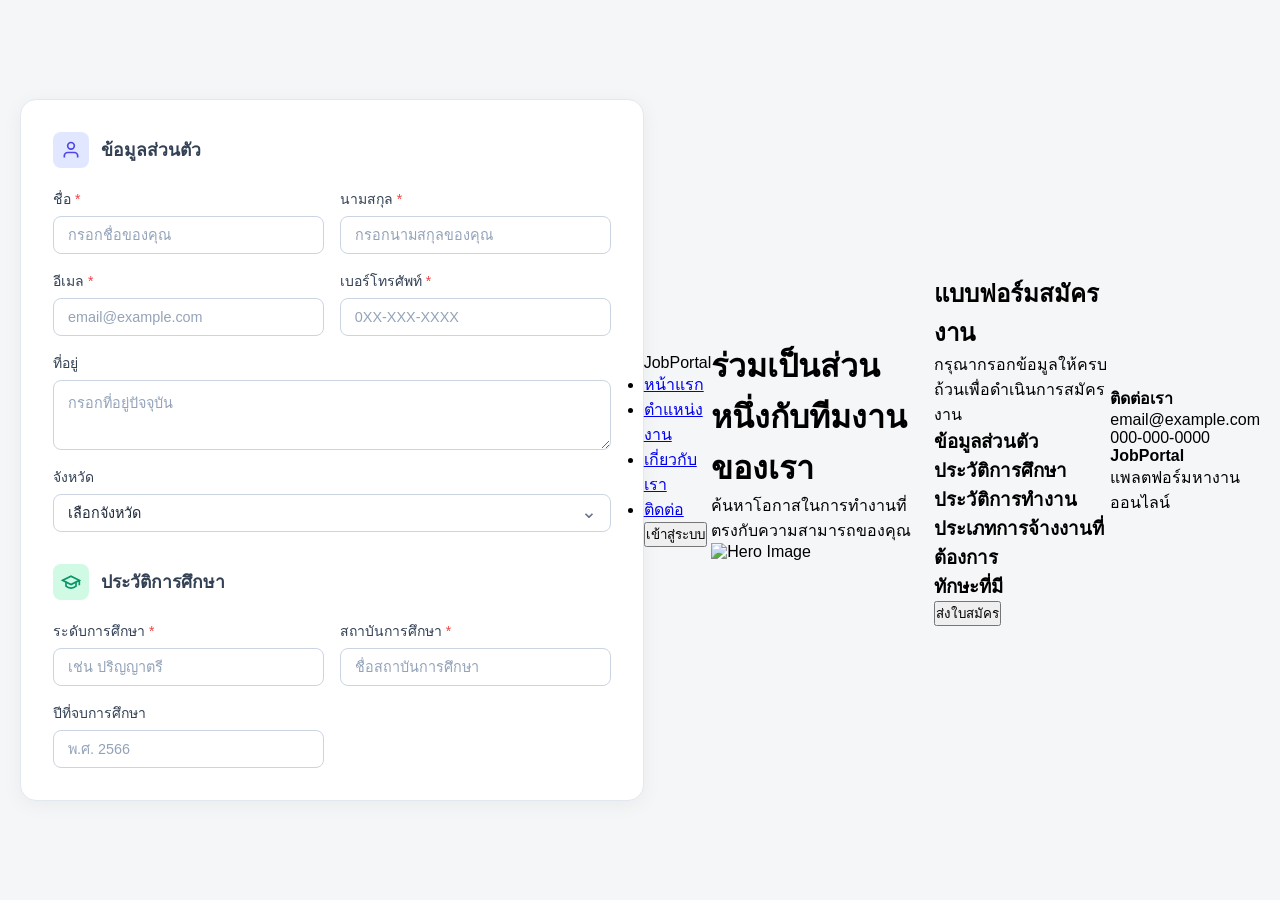
==== index.html @ 0444ee85 "ี๊Update Form เนื้อหาใน Form" ====
<!DOCTYPE html>
<html lang="en">
<head>
  <meta charset="UTF-8">
  <meta name="viewport" content="width=device-width, initial-scale=1.0">
  <title>ข้อมูลส่วนตัว</title>
</head>
<body>
  <div class="form-card">
    <form>
    
      <div class="section-title">
        <div class="icon-box user-icon">
          <svg width="20" height="20" viewBox="0 0 24 24" fill="none" stroke="currentColor" stroke-width="2">
            <path d="M20 21v-2a4 4 0 0 0-4-4H8a4 4 0 0 0-4 4v2"></path>
            <circle cx="12" cy="7" r="4"></circle>
          </svg>
        </div>
        <h2>ข้อมูลส่วนตัว</h2>
      </div>

      <div class="form-grid">
        <div class="form-group">
          <label>ชื่อ <span class="required">*</span></label>
          <input type="text" placeholder="กรอกชื่อของคุณ" required>
        </div>

        <div class="form-group">
          <label>นามสกุล <span class="required">*</span></label>
          <input type="text" placeholder="กรอกนามสกุลของคุณ" required>
        </div>

        <div class="form-group">
          <label>อีเมล <span class="required">*</span></label>
          <input type="email" placeholder="email@example.com" required>
        </div>

        <div class="form-group">
          <label>เบอร์โทรศัพท์ <span class="required">*</span></label>
          <input type="tel" placeholder="0XX-XXX-XXXX" required>
        </div>

        <div class="form-group full-width">
          <label>ที่อยู่</label>
          <textarea rows="3" placeholder="กรอกที่อยู่ปัจจุบัน"></textarea>
        </div>

        <div class="form-group full-width">
          <label>จังหวัด</label>
          <div class="select-wrapper">
            <select>
              <option value="" disabled selected hidden>เลือกจังหวัด</option>
              <option value="bangkok">กรุงเทพมหานคร</option>
              <option value="chiangmai">เชียงใหม่</option>
             
            </select>
          </div>
        </div>
      </div>

      <div class="section-title margin-top">
        <div class="icon-box edu-icon">
          <svg width="20" height="20" viewBox="0 0 24 24" fill="none" stroke="currentColor" stroke-width="2">
            <path d="M22 10v6M2 10l10-5 10 5-10 5z"></path>
            <path d="M6 12v5c3 3 9 3 12 0v-5"></path>
          </svg>
        </div>
        <h2>ประวัติการศึกษา</h2>
      </div>

      <div class="form-grid">
        <div class="form-group">
          <label>ระดับการศึกษา <span class="required">*</span></label>
          <input type="text" placeholder="เช่น ปริญญาตรี" required>
        </div>

        <div class="form-group">
          <label>สถาบันการศึกษา <span class="required">*</span></label>
          <input type="text" placeholder="ชื่อสถาบันการศึกษา" required>
        </div>

        <div class="form-group">
          <label>ปีที่จบการศึกษา</label>
          <input type="text" placeholder="พ.ศ. 2566">
        </div>
      </div>
    </form>
  </div>
</body>
</html>
<!DOCTYPE html> 
<html lang="th"> 
  <head> 
    <meta charset="UTF-8" /> 
    <meta name="viewport" content="width=device-width, initial-scale=1.0" /> 
    <title>JobPortal</title> <link rel="stylesheet" href="style.css" /> </head> 
  <body> <!-- Navbar --> <nav> 
    <div class="logo">JobPortal</div> 
    <ul> 
      <li>
        <a href="#">หน้าแรก</a>
      </li> 
      <li>
        <a href="#">ตำแหน่งงาน</a>
      </li> 
      <li>
        <a href="#">เกี่ยวกับเรา</a>
      </li> 
      <li>
        <a href="#">ติดต่อ</a>
      </li> 
    </ul> 
    <button>เข้าสู่ระบบ</button> 
  </nav> 
  <!-- Hero Section --> 
    <header class="hero"> 
      <div class="hero-text"> 
        <h1>ร่วมเป็นส่วนหนึ่งกับทีมงานของเรา</h1> 
        <p>ค้นหาโอกาสในการทำงานที่ตรงกับความสามารถของคุณ</p> 
      </div> 
      <div class="hero-image"> 
        <img src="https://via.placeholder.com/500x300" alt="Hero Image"> 
      </div> 
    </header> 
    <!-- Application Form --> 
    <main> 
      <section class="application-form"> 
        <h2>แบบฟอร์มสมัครงาน</h2> 
        <p>กรุณากรอกข้อมูลให้ครบถ้วนเพื่อดำเนินการสมัครงาน</p> 
        <!-- ข้อมูลส่วนตัว --> 
        <section> 
          <h3>ข้อมูลส่วนตัว</h3> 
        </section> 
        <!-- ประวัติการศึกษา --> 
        <section> 
          <h3>ประวัติการศึกษา</h3> 
        </section> 
        <!-- ประวัติการทำงาน --> 
        <section> 
          <h3>ประวัติการทำงาน</h3> 
        </section> 
        <!-- ประเภทการจ้างงาน --> 
        <section> 
          <h3>ประเภทการจ้างงานที่ต้องการ</h3> 
        </section> 
        <!-- ทักษะ --> 
        <section> 
          <h3>ทักษะที่มี</h3> 
        </section> 
        <button type="submit">ส่งใบสมัคร</button> 
      </section> 
    </main> 
    <!-- Footer --> 
    <footer> 
      <div> 
        <h4>ติดต่อเรา</h4> 
        <p>email@example.com</p> 
        <p>000-000-0000</p> 
      </div> 
      <div> 
        <h4>JobPortal</h4> 
        <p>แพลตฟอร์มหางานออนไลน์</p> 
      </div> 
    </footer> 
  </body> 
</html> 
      </div> 
    </footer> 
  </body> 
</html>
---- style.css ----
* {
  box-sizing: border-box;
  margin: 0;
  padding: 0;
  font-family: 'Sarabun', 'Prompt', sans-serif;
}

body {
  background-color: #f5f6f8;
  display: flex;
  justify-content: center;
  align-items: center;
  min-height: 100vh;
  padding: 20px;
}

.form-card {
  background: #ffffff;
  border-radius: 16px;
  padding: 32px;
  width: 100%;
  max-width: 680px;
  box-shadow: 0 4px 20px rgba(0, 0, 0, 0.05);
  border: 1px solid #e2e8f0;
}

.section-title {
  display: flex;
  align-items: center;
  gap: 12px;
  margin-bottom: 20px;
}

.section-title.margin-top {
  margin-top: 32px;
}

.section-title h2 {
  font-size: 1.1rem;
  font-weight: 600;
  color: #334155;
}

.icon-box {
  width: 36px;
  height: 36px;
  border-radius: 8px;
  display: flex;
  align-items: center;
  justify-content: center;
}

.user-icon {
  background-color: #e0e7ff;
  color: #4f46e5;
}

.edu-icon {
  background-color: #d1fae5;
  color: #059669;
}

.form-grid {
  display: grid;
  grid-template-columns: repeat(2, 1fr);
  gap: 16px;
}

.form-group {
  display: flex;
  flex-direction: column;
  gap: 6px;
}

.form-group.full-width {
  grid-column: span 2;
}

label {
  font-size: 0.875rem;
  font-weight: 500;
  color: #334155;
}

.required {
  color: #ef4444;
}

input, textarea, select {
  width: 100%;
  padding: 10px 14px;
  border: 1px solid #cbd5e1;
  border-radius: 8px;
  font-size: 0.9rem;
  color: #1e293b;
  outline: none;
  transition: all 0.2s ease;
}

input::placeholder, textarea::placeholder {
  color: #94a3b8;
}

input:focus, textarea:focus, select:focus {
  border-color: #6366f1;
  box-shadow: 0 0 0 3px rgba(99, 102, 241, 0.1);
}

textarea {
  resize: vertical;
}

.select-wrapper {
  position: relative;
}

select {
  appearance: none;
  background-color: #fff;
  cursor: pointer;
}

.select-wrapper::after {
  content: '⌄';
  font-size: 1.2rem;
  color: #64748b;
  position: absolute;
  right: 14px;
  top: 45%;
  transform: translateY(-50%);
  pointer-events: none;
}

@media (max-width: 500px) {
  .form-grid {
    grid-template-columns: 1fr;
  }
  
  .form-group.full-width {
    grid-column: span 1;
  }
}
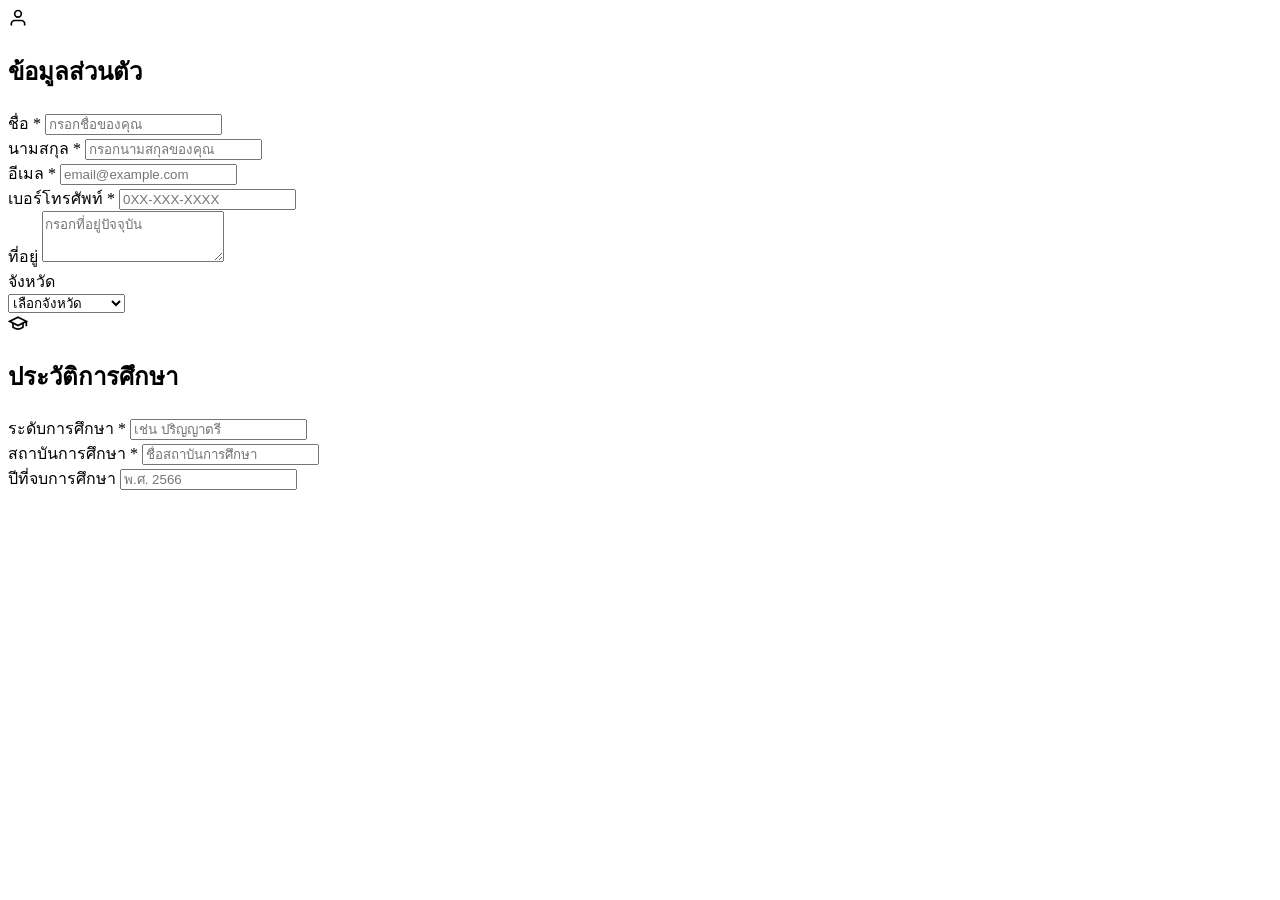
==== commit 8d53fe9d: "fix: complete merge" ====
--- a/index.html
+++ b/index.html
@@ -1,4 +1,3 @@
-
 <!DOCTYPE html>
 <html lang="en">
 <head>
@@ -89,82 +88,6 @@
   </div>
 </body>
 </html>
-<!DOCTYPE html> 
-<html lang="th"> 
-  <head> 
-    <meta charset="UTF-8" /> 
-    <meta name="viewport" content="width=device-width, initial-scale=1.0" /> 
-    <title>JobPortal</title> <link rel="stylesheet" href="style.css" /> </head> 
-  <body> <!-- Navbar --> <nav> 
-    <div class="logo">JobPortal</div> 
-    <ul> 
-      <li>
-        <a href="#">หน้าแรก</a>
-      </li> 
-      <li>
-        <a href="#">ตำแหน่งงาน</a>
-      </li> 
-      <li>
-        <a href="#">เกี่ยวกับเรา</a>
-      </li> 
-      <li>
-        <a href="#">ติดต่อ</a>
-      </li> 
-    </ul> 
-    <button>เข้าสู่ระบบ</button> 
-  </nav> 
-  <!-- Hero Section --> 
-    <header class="hero"> 
-      <div class="hero-text"> 
-        <h1>ร่วมเป็นส่วนหนึ่งกับทีมงานของเรา</h1> 
-        <p>ค้นหาโอกาสในการทำงานที่ตรงกับความสามารถของคุณ</p> 
-      </div> 
-      <div class="hero-image"> 
-        <img src="https://via.placeholder.com/500x300" alt="Hero Image"> 
-      </div> 
-    </header> 
-    <!-- Application Form --> 
-    <main> 
-      <section class="application-form"> 
-        <h2>แบบฟอร์มสมัครงาน</h2> 
-        <p>กรุณากรอกข้อมูลให้ครบถ้วนเพื่อดำเนินการสมัครงาน</p> 
-        <!-- ข้อมูลส่วนตัว --> 
-        <section> 
-          <h3>ข้อมูลส่วนตัว</h3> 
-        </section> 
-        <!-- ประวัติการศึกษา --> 
-        <section> 
-          <h3>ประวัติการศึกษา</h3> 
-        </section> 
-        <!-- ประวัติการทำงาน --> 
-        <section> 
-          <h3>ประวัติการทำงาน</h3> 
-        </section> 
-        <!-- ประเภทการจ้างงาน --> 
-        <section> 
-          <h3>ประเภทการจ้างงานที่ต้องการ</h3> 
-        </section> 
-        <!-- ทักษะ --> 
-        <section> 
-          <h3>ทักษะที่มี</h3> 
-        </section> 
-        <button type="submit">ส่งใบสมัคร</button> 
-      </section> 
-    </main> 
-    <!-- Footer --> 
-    <footer> 
-      <div> 
-        <h4>ติดต่อเรา</h4> 
-        <p>email@example.com</p> 
-        <p>000-000-0000</p> 
-      </div> 
-      <div> 
-        <h4>JobPortal</h4> 
-        <p>แพลตฟอร์มหางานออนไลน์</p> 
-      </div> 
-    </footer> 
-  </body> 
-</html> 
       </div> 
     </footer> 
   </body> 
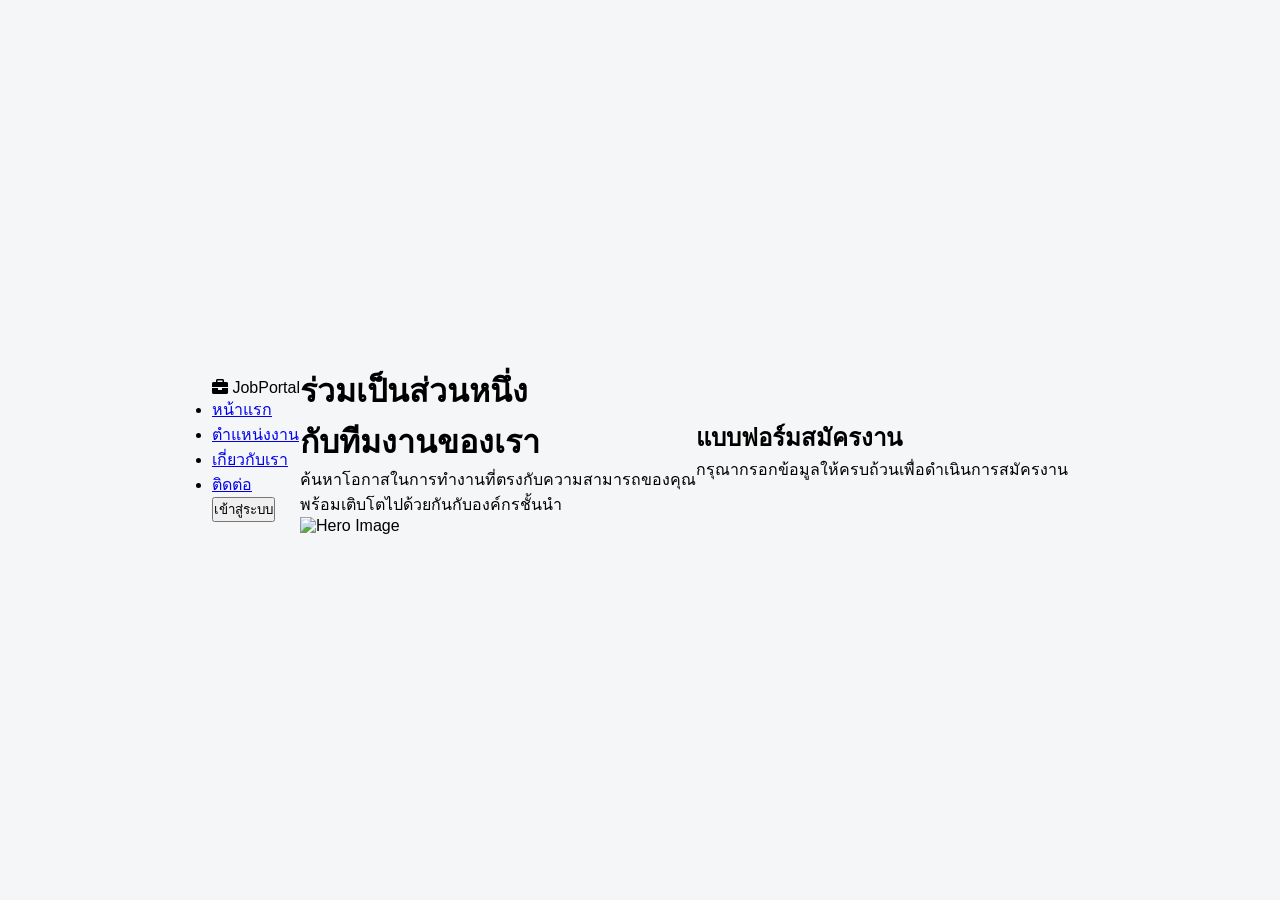
==== commit 1ad4699b: "Topbar-Header-by-Kanthida" ====
--- a/index.html
+++ b/index.html
@@ -1,95 +1,55 @@
 <!DOCTYPE html>
-<html lang="en">
-<head>
-  <meta charset="UTF-8">
-  <meta name="viewport" content="width=device-width, initial-scale=1.0">
-  <title>ข้อมูลส่วนตัว</title>
-</head>
-<body>
-  <div class="form-card">
-    <form>
-    
-      <div class="section-title">
-        <div class="icon-box user-icon">
-          <svg width="20" height="20" viewBox="0 0 24 24" fill="none" stroke="currentColor" stroke-width="2">
-            <path d="M20 21v-2a4 4 0 0 0-4-4H8a4 4 0 0 0-4 4v2"></path>
-            <circle cx="12" cy="7" r="4"></circle>
-          </svg>
+<html lang="th">
+  <head>
+    <meta charset="UTF-8" />
+    <meta name="viewport" content="width=device-width, initial-scale=1.0" />
+    <title>JobPortal</title>
+    <link rel="stylesheet" href="style.css" />
+    <!-- เพิ่ม FontAwesome สำหรับไอคอนใน Navbar และฟอร์ม -->
+    <link rel="stylesheet" href="https://cdnjs.cloudflare.com/ajax/libs/font-awesome/6.0.0/css/all.min.css" />
+  </head>
+  <body>
+    <!-- Navbar -->
+    <nav>
+      <div class="logo">
+        <i class="fas fa-briefcase"></i> JobPortal
+      </div>
+      <ul>
+        <li><a href="#">หน้าแรก</a></li>
+        <li><a href="#">ตำแหน่งงาน</a></li>
+        <li><a href="#">เกี่ยวกับเรา</a></li>
+        <li><a href="#">ติดต่อ</a></li>
+      </ul>
+      <button class="btn-login">เข้าสู่ระบบ</button>
+    </nav>
+
+    <!-- Hero Section -->
+    <header class="hero">
+      <div class="hero-content">
+        <div class="hero-text">
+          <h1>
+            ร่วมเป็นส่วนหนึ่ง<br />
+            <span>กับทีมงานของเรา</span>
+          </h1>
+          <p>
+            ค้นหาโอกาสในการทำงานที่ตรงกับความสามารถของคุณ<br />
+            พร้อมเติบโตไปด้วยกันกับองค์กรชั้นนำ
+          </p>
         </div>
-        <h2>ข้อมูลส่วนตัว</h2>
-      </div>
-
-      <div class="form-grid">
-        <div class="form-group">
-          <label>ชื่อ <span class="required">*</span></label>
-          <input type="text" placeholder="กรอกชื่อของคุณ" required>
-        </div>
-
-        <div class="form-group">
-          <label>นามสกุล <span class="required">*</span></label>
-          <input type="text" placeholder="กรอกนามสกุลของคุณ" required>
-        </div>
-
-        <div class="form-group">
-          <label>อีเมล <span class="required">*</span></label>
-          <input type="email" placeholder="email@example.com" required>
-        </div>
-
-        <div class="form-group">
-          <label>เบอร์โทรศัพท์ <span class="required">*</span></label>
-          <input type="tel" placeholder="0XX-XXX-XXXX" required>
-        </div>
-
-        <div class="form-group full-width">
-          <label>ที่อยู่</label>
-          <textarea rows="3" placeholder="กรอกที่อยู่ปัจจุบัน"></textarea>
-        </div>
-
-        <div class="form-group full-width">
-          <label>จังหวัด</label>
-          <div class="select-wrapper">
-            <select>
-              <option value="" disabled selected hidden>เลือกจังหวัด</option>
-              <option value="bangkok">กรุงเทพมหานคร</option>
-              <option value="chiangmai">เชียงใหม่</option>
-             
-            </select>
-          </div>
+        <div class="hero-image">
+          <img src="https://encrypted-tbn0.gstatic.com/images?q=tbn:ANd9GcSfYlmKqnlDKGY-iVXFEP2iuq2f4_beQasrTygMWaoCbw&s=10?" alt="Hero Image" />
         </div>
       </div>
+    </header>
 
-      <div class="section-title margin-top">
-        <div class="icon-box edu-icon">
-          <svg width="20" height="20" viewBox="0 0 24 24" fill="none" stroke="currentColor" stroke-width="2">
-            <path d="M22 10v6M2 10l10-5 10 5-10 5z"></path>
-            <path d="M6 12v5c3 3 9 3 12 0v-5"></path>
-          </svg>
-        </div>
-        <h2>ประวัติการศึกษา</h2>
-      </div>
-
-      <div class="form-grid">
-        <div class="form-group">
-          <label>ระดับการศึกษา <span class="required">*</span></label>
-          <input type="text" placeholder="เช่น ปริญญาตรี" required>
-        </div>
-
-        <div class="form-group">
-          <label>สถาบันการศึกษา <span class="required">*</span></label>
-          <input type="text" placeholder="ชื่อสถาบันการศึกษา" required>
-        </div>
-
-        <div class="form-group">
-          <label>ปีที่จบการศึกษา</label>
-          <input type="text" placeholder="พ.ศ. 2566">
-        </div>
-      </div>
-    </form>
-  </div>
-</body>
-</html>
-      </div> 
-    </footer> 
+    <!-- Application Form -->
+    <main>
+      <section class="application-container">
+        <h2>แบบฟอร์มสมัครงาน</h2>
+        <p>กรุณากรอกข้อมูลให้ครบถ้วนเพื่อดำเนินการสมัครงาน</p>
+        
+      </section>
+    </main>
+    
   </body> 
 </html>
- 
--- a/style.css
+++ b/style.css
@@ -0,0 +1,142 @@
+* {
+  box-sizing: border-box;
+  margin: 0;
+  padding: 0;
+  font-family: 'Sarabun', 'Prompt', sans-serif;
+}
+
+body {
+  background-color: #f5f6f8;
+  display: flex;
+  justify-content: center;
+  align-items: center;
+  min-height: 100vh;
+  padding: 20px;
+}
+
+.form-card {
+  background: #ffffff;
+  border-radius: 16px;
+  padding: 32px;
+  width: 100%;
+  max-width: 680px;
+  box-shadow: 0 4px 20px rgba(0, 0, 0, 0.05);
+  border: 1px solid #e2e8f0;
+}
+
+.section-title {
+  display: flex;
+  align-items: center;
+  gap: 12px;
+  margin-bottom: 20px;
+}
+
+.section-title.margin-top {
+  margin-top: 32px;
+}
+
+.section-title h2 {
+  font-size: 1.1rem;
+  font-weight: 600;
+  color: #334155;
+}
+
+.icon-box {
+  width: 36px;
+  height: 36px;
+  border-radius: 8px;
+  display: flex;
+  align-items: center;
+  justify-content: center;
+}
+
+.user-icon {
+  background-color: #e0e7ff;
+  color: #4f46e5;
+}
+
+.edu-icon {
+  background-color: #d1fae5;
+  color: #059669;
+}
+
+.form-grid {
+  display: grid;
+  grid-template-columns: repeat(2, 1fr);
+  gap: 16px;
+}
+
+.form-group {
+  display: flex;
+  flex-direction: column;
+  gap: 6px;
+}
+
+.form-group.full-width {
+  grid-column: span 2;
+}
+
+label {
+  font-size: 0.875rem;
+  font-weight: 500;
+  color: #334155;
+}
+
+.required {
+  color: #ef4444;
+}
+
+input, textarea, select {
+  width: 100%;
+  padding: 10px 14px;
+  border: 1px solid #cbd5e1;
+  border-radius: 8px;
+  font-size: 0.9rem;
+  color: #1e293b;
+  outline: none;
+  transition: all 0.2s ease;
+}
+
+input::placeholder, textarea::placeholder {
+  color: #94a3b8;
+}
+
+input:focus, textarea:focus, select:focus {
+  border-color: #6366f1;
+  box-shadow: 0 0 0 3px rgba(99, 102, 241, 0.1);
+}
+
+textarea {
+  resize: vertical;
+}
+
+.select-wrapper {
+  position: relative;
+}
+
+select {
+  appearance: none;
+  background-color: #fff;
+  cursor: pointer;
+}
+
+.select-wrapper::after {
+  content: '⌄';
+  font-size: 1.2rem;
+  color: #64748b;
+  position: absolute;
+  right: 14px;
+  top: 45%;
+  transform: translateY(-50%);
+  pointer-events: none;
+}
+
+@media (max-width: 500px) {
+  .form-grid {
+    grid-template-columns: 1fr;
+  }
+  
+  .form-group.full-width {
+    grid-column: span 1;
+  }
+}
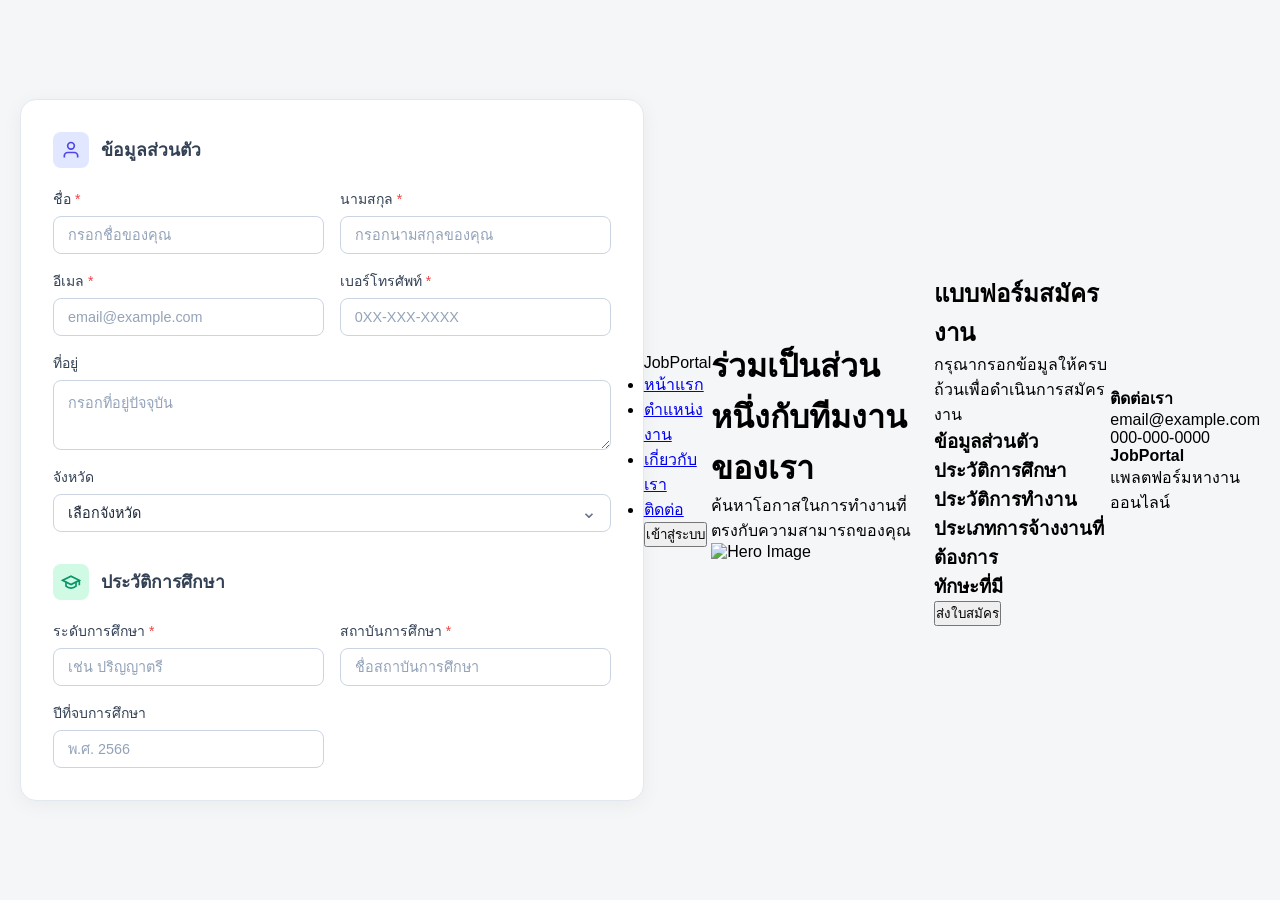
==== commit 8cb142fc: "Merge branch 'main' into bottom-bar" ====
--- a/index.html
+++ b/index.html
@@ -1,55 +1,172 @@
+
 <!DOCTYPE html>
-<html lang="th">
-  <head>
-    <meta charset="UTF-8" />
-    <meta name="viewport" content="width=device-width, initial-scale=1.0" />
-    <title>JobPortal</title>
-    <link rel="stylesheet" href="style.css" />
-    <!-- เพิ่ม FontAwesome สำหรับไอคอนใน Navbar และฟอร์ม -->
-    <link rel="stylesheet" href="https://cdnjs.cloudflare.com/ajax/libs/font-awesome/6.0.0/css/all.min.css" />
-  </head>
-  <body>
-    <!-- Navbar -->
-    <nav>
-      <div class="logo">
-        <i class="fas fa-briefcase"></i> JobPortal
+<html lang="en">
+<head>
+  <meta charset="UTF-8">
+  <meta name="viewport" content="width=device-width, initial-scale=1.0">
+  <title>ข้อมูลส่วนตัว</title>
+</head>
+<body>
+  <div class="form-card">
+    <form>
+    
+      <div class="section-title">
+        <div class="icon-box user-icon">
+          <svg width="20" height="20" viewBox="0 0 24 24" fill="none" stroke="currentColor" stroke-width="2">
+            <path d="M20 21v-2a4 4 0 0 0-4-4H8a4 4 0 0 0-4 4v2"></path>
+            <circle cx="12" cy="7" r="4"></circle>
+          </svg>
+        </div>
+        <h2>ข้อมูลส่วนตัว</h2>
       </div>
-      <ul>
-        <li><a href="#">หน้าแรก</a></li>
-        <li><a href="#">ตำแหน่งงาน</a></li>
-        <li><a href="#">เกี่ยวกับเรา</a></li>
-        <li><a href="#">ติดต่อ</a></li>
-      </ul>
-      <button class="btn-login">เข้าสู่ระบบ</button>
-    </nav>
 
-    <!-- Hero Section -->
-    <header class="hero">
-      <div class="hero-content">
-        <div class="hero-text">
-          <h1>
-            ร่วมเป็นส่วนหนึ่ง<br />
-            <span>กับทีมงานของเรา</span>
-          </h1>
-          <p>
-            ค้นหาโอกาสในการทำงานที่ตรงกับความสามารถของคุณ<br />
-            พร้อมเติบโตไปด้วยกันกับองค์กรชั้นนำ
-          </p>
+      <div class="form-grid">
+        <div class="form-group">
+          <label>ชื่อ <span class="required">*</span></label>
+          <input type="text" placeholder="กรอกชื่อของคุณ" required>
         </div>
-        <div class="hero-image">
-          <img src="https://encrypted-tbn0.gstatic.com/images?q=tbn:ANd9GcSfYlmKqnlDKGY-iVXFEP2iuq2f4_beQasrTygMWaoCbw&s=10?" alt="Hero Image" />
+
+        <div class="form-group">
+          <label>นามสกุล <span class="required">*</span></label>
+          <input type="text" placeholder="กรอกนามสกุลของคุณ" required>
+        </div>
+
+        <div class="form-group">
+          <label>อีเมล <span class="required">*</span></label>
+          <input type="email" placeholder="email@example.com" required>
+        </div>
+
+        <div class="form-group">
+          <label>เบอร์โทรศัพท์ <span class="required">*</span></label>
+          <input type="tel" placeholder="0XX-XXX-XXXX" required>
+        </div>
+
+        <div class="form-group full-width">
+          <label>ที่อยู่</label>
+          <textarea rows="3" placeholder="กรอกที่อยู่ปัจจุบัน"></textarea>
+        </div>
+
+        <div class="form-group full-width">
+          <label>จังหวัด</label>
+          <div class="select-wrapper">
+            <select>
+              <option value="" disabled selected hidden>เลือกจังหวัด</option>
+              <option value="bangkok">กรุงเทพมหานคร</option>
+              <option value="chiangmai">เชียงใหม่</option>
+             
+            </select>
+          </div>
         </div>
       </div>
-    </header>
 
-    <!-- Application Form -->
-    <main>
-      <section class="application-container">
-        <h2>แบบฟอร์มสมัครงาน</h2>
-        <p>กรุณากรอกข้อมูลให้ครบถ้วนเพื่อดำเนินการสมัครงาน</p>
-        
-      </section>
-    </main>
-    
+      <div class="section-title margin-top">
+        <div class="icon-box edu-icon">
+          <svg width="20" height="20" viewBox="0 0 24 24" fill="none" stroke="currentColor" stroke-width="2">
+            <path d="M22 10v6M2 10l10-5 10 5-10 5z"></path>
+            <path d="M6 12v5c3 3 9 3 12 0v-5"></path>
+          </svg>
+        </div>
+        <h2>ประวัติการศึกษา</h2>
+      </div>
+
+      <div class="form-grid">
+        <div class="form-group">
+          <label>ระดับการศึกษา <span class="required">*</span></label>
+          <input type="text" placeholder="เช่น ปริญญาตรี" required>
+        </div>
+
+        <div class="form-group">
+          <label>สถาบันการศึกษา <span class="required">*</span></label>
+          <input type="text" placeholder="ชื่อสถาบันการศึกษา" required>
+        </div>
+
+        <div class="form-group">
+          <label>ปีที่จบการศึกษา</label>
+          <input type="text" placeholder="พ.ศ. 2566">
+        </div>
+      </div>
+    </form>
+  </div>
+</body>
+</html>
+<!DOCTYPE html> 
+<html lang="th"> 
+  <head> 
+    <meta charset="UTF-8" /> 
+    <meta name="viewport" content="width=device-width, initial-scale=1.0" /> 
+    <title>JobPortal</title> <link rel="stylesheet" href="style.css" /> </head> 
+  <body> <!-- Navbar --> <nav> 
+    <div class="logo">JobPortal</div> 
+    <ul> 
+      <li>
+        <a href="#">หน้าแรก</a>
+      </li> 
+      <li>
+        <a href="#">ตำแหน่งงาน</a>
+      </li> 
+      <li>
+        <a href="#">เกี่ยวกับเรา</a>
+      </li> 
+      <li>
+        <a href="#">ติดต่อ</a>
+      </li> 
+    </ul> 
+    <button>เข้าสู่ระบบ</button> 
+  </nav> 
+  <!-- Hero Section --> 
+    <header class="hero"> 
+      <div class="hero-text"> 
+        <h1>ร่วมเป็นส่วนหนึ่งกับทีมงานของเรา</h1> 
+        <p>ค้นหาโอกาสในการทำงานที่ตรงกับความสามารถของคุณ</p> 
+      </div> 
+      <div class="hero-image"> 
+        <img src="https://via.placeholder.com/500x300" alt="Hero Image"> 
+      </div> 
+    </header> 
+    <!-- Application Form --> 
+    <main> 
+      <section class="application-form"> 
+        <h2>แบบฟอร์มสมัครงาน</h2> 
+        <p>กรุณากรอกข้อมูลให้ครบถ้วนเพื่อดำเนินการสมัครงาน</p> 
+        <!-- ข้อมูลส่วนตัว --> 
+        <section> 
+          <h3>ข้อมูลส่วนตัว</h3> 
+        </section> 
+        <!-- ประวัติการศึกษา --> 
+        <section> 
+          <h3>ประวัติการศึกษา</h3> 
+        </section> 
+        <!-- ประวัติการทำงาน --> 
+        <section> 
+          <h3>ประวัติการทำงาน</h3> 
+        </section> 
+        <!-- ประเภทการจ้างงาน --> 
+        <section> 
+          <h3>ประเภทการจ้างงานที่ต้องการ</h3> 
+        </section> 
+        <!-- ทักษะ --> 
+        <section> 
+          <h3>ทักษะที่มี</h3> 
+        </section> 
+        <button type="submit">ส่งใบสมัคร</button> 
+      </section> 
+    </main> 
+    <!-- Footer --> 
+    <footer> 
+      <div> 
+        <h4>ติดต่อเรา</h4> 
+        <p>email@example.com</p> 
+        <p>000-000-0000</p> 
+      </div> 
+      <div> 
+        <h4>JobPortal</h4> 
+        <p>แพลตฟอร์มหางานออนไลน์</p> 
+      </div> 
+    </footer> 
+  </body> 
+</html> 
+      </div> 
+    </footer> 
   </body> 
 </html>
+ 
--- a/style.css
+++ b/style.css
@@ -101,9 +101,81 @@
   color: #94a3b8;
 }
 
-input:focus, textarea:focus, select:focus {
-  border-color: #6366f1;
-  box-shadow: 0 0 0 3px rgba(99, 102, 241, 0.1);
+footer {
+ /* ================= FOOTER STYLING ================= */
+.site-footer {
+  background-color: #1e4cb0;
+  color: #ffffff;
+  padding: 40px 20px 20px;
+  font-family: Arial, sans-serif;
+}
+
+.footer-container {
+  display: flex;
+  justify-content: space-between;
+  max-width: 1000px;
+  margin: 0 auto;
+  gap: 40px;
+}
+
+.footer-col {
+  flex: 1;
+}
+
+.footer-col h3, .footer-col h4 {
+  margin-bottom: 15px;
+  font-size: 16px;
+  font-weight: bold;
+}
+
+.footer-col p {
+  margin: 10px 0;
+  font-size: 14px;
+  display: flex;
+  align-items: center;
+  gap: 10px;
+  line-height: 1.5;
+}
+
+.footer-logo {
+  display: flex;
+  align-items: center;
+  gap: 10px;
+  font-size: 24px;
+  font-weight: bold;
+  margin-bottom: 10px;
+}
+
+.social-links {
+  display: flex;
+  gap: 10px;
+  margin-top: 10px;
+}
+
+.social-links a {
+  display: inline-flex;
+  justify-content: center;
+  align-items: center;
+  width: 34px;
+  height: 34px;
+  background-color: rgba(255, 255, 255, 0.2);
+  color: #ffffff;
+  border-radius: 50%;
+  text-decoration: none;
+}
+
+.footer-divider {
+  border: 0;
+  border-top: 1px solid rgba(255, 255, 255, 0.2);
+  margin: 30px auto 20px;
+  max-width: 1000px;
+}
+
+.footer-bottom {
+  text-align: center;
+  font-size: 13px;
+  opacity: 0.9;
+}
 }
 
 textarea {
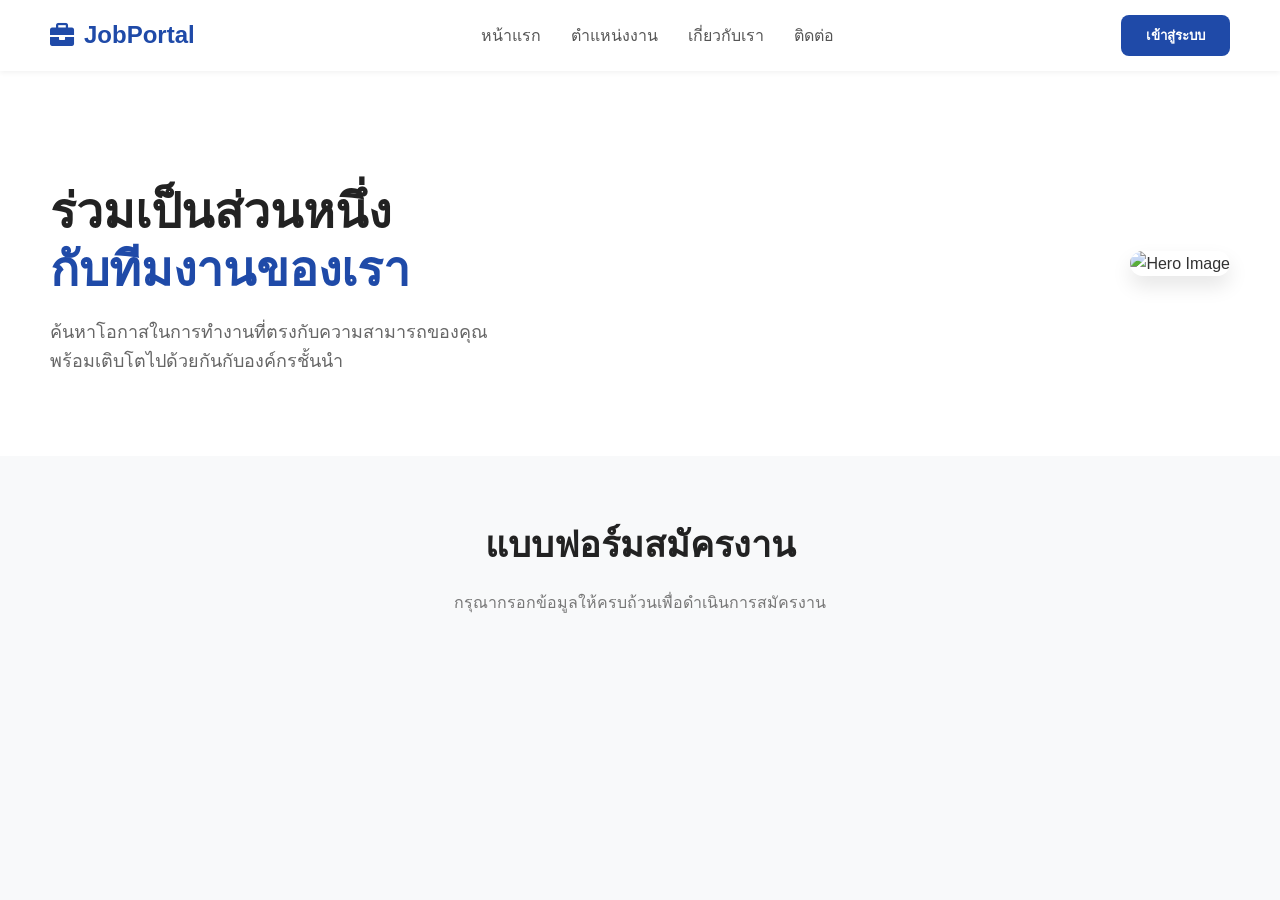
==== commit ced03386: "Merge branch 'main' into Topbar-Header-by-Kanthida" ====
--- a/index.html
+++ b/index.html
@@ -1,172 +1,56 @@
+<!DOCTYPE html>
+<html lang="th">
+  <head>
+    <meta charset="UTF-8" />
+    <meta name="viewport" content="width=device-width, initial-scale=1.0" />
+    <title>JobPortal</title>
+    <link rel="stylesheet" href="style.css" />
+    <!-- เพิ่ม FontAwesome สำหรับไอคอนใน Navbar และฟอร์ม -->
+    <link rel="stylesheet" href="https://cdnjs.cloudflare.com/ajax/libs/font-awesome/6.0.0/css/all.min.css" />
+  </head>
+  <body>
+    <!-- Navbar -->
+    <nav>
+      <div class="logo">
+        <i class="fas fa-briefcase"></i> JobPortal
+      </div>
+      <ul>
+        <li><a href="#">หน้าแรก</a></li>
+        <li><a href="#">ตำแหน่งงาน</a></li>
+        <li><a href="#">เกี่ยวกับเรา</a></li>
+        <li><a href="#">ติดต่อ</a></li>
+      </ul>
+      <button class="btn-login">เข้าสู่ระบบ</button>
+    </nav>
 
-<!DOCTYPE html>
-<html lang="en">
-<head>
-  <meta charset="UTF-8">
-  <meta name="viewport" content="width=device-width, initial-scale=1.0">
-  <title>ข้อมูลส่วนตัว</title>
-</head>
-<body>
-  <div class="form-card">
-    <form>
-    
-      <div class="section-title">
-        <div class="icon-box user-icon">
-          <svg width="20" height="20" viewBox="0 0 24 24" fill="none" stroke="currentColor" stroke-width="2">
-            <path d="M20 21v-2a4 4 0 0 0-4-4H8a4 4 0 0 0-4 4v2"></path>
-            <circle cx="12" cy="7" r="4"></circle>
-          </svg>
+    <!-- Hero Section -->
+    <header class="hero">
+      <div class="hero-content">
+        <div class="hero-text">
+          <h1>
+            ร่วมเป็นส่วนหนึ่ง<br />
+            <span>กับทีมงานของเรา</span>
+          </h1>
+          <p>
+            ค้นหาโอกาสในการทำงานที่ตรงกับความสามารถของคุณ<br />
+            พร้อมเติบโตไปด้วยกันกับองค์กรชั้นนำ
+          </p>
         </div>
-        <h2>ข้อมูลส่วนตัว</h2>
-      </div>
-
-      <div class="form-grid">
-        <div class="form-group">
-          <label>ชื่อ <span class="required">*</span></label>
-          <input type="text" placeholder="กรอกชื่อของคุณ" required>
-        </div>
-
-        <div class="form-group">
-          <label>นามสกุล <span class="required">*</span></label>
-          <input type="text" placeholder="กรอกนามสกุลของคุณ" required>
-        </div>
-
-        <div class="form-group">
-          <label>อีเมล <span class="required">*</span></label>
-          <input type="email" placeholder="email@example.com" required>
-        </div>
-
-        <div class="form-group">
-          <label>เบอร์โทรศัพท์ <span class="required">*</span></label>
-          <input type="tel" placeholder="0XX-XXX-XXXX" required>
-        </div>
-
-        <div class="form-group full-width">
-          <label>ที่อยู่</label>
-          <textarea rows="3" placeholder="กรอกที่อยู่ปัจจุบัน"></textarea>
-        </div>
-
-        <div class="form-group full-width">
-          <label>จังหวัด</label>
-          <div class="select-wrapper">
-            <select>
-              <option value="" disabled selected hidden>เลือกจังหวัด</option>
-              <option value="bangkok">กรุงเทพมหานคร</option>
-              <option value="chiangmai">เชียงใหม่</option>
-             
-            </select>
-          </div>
+        <div class="hero-image">
+          <img src="https://encrypted-tbn0.gstatic.com/images?q=tbn:ANd9GcSfYlmKqnlDKGY-iVXFEP2iuq2f4_beQasrTygMWaoCbw&s=10?" alt="Hero Image" />
         </div>
       </div>
+    </header>
 
-      <div class="section-title margin-top">
-        <div class="icon-box edu-icon">
-          <svg width="20" height="20" viewBox="0 0 24 24" fill="none" stroke="currentColor" stroke-width="2">
-            <path d="M22 10v6M2 10l10-5 10 5-10 5z"></path>
-            <path d="M6 12v5c3 3 9 3 12 0v-5"></path>
-          </svg>
-        </div>
-        <h2>ประวัติการศึกษา</h2>
-      </div>
-
-      <div class="form-grid">
-        <div class="form-group">
-          <label>ระดับการศึกษา <span class="required">*</span></label>
-          <input type="text" placeholder="เช่น ปริญญาตรี" required>
-        </div>
-
-        <div class="form-group">
-          <label>สถาบันการศึกษา <span class="required">*</span></label>
-          <input type="text" placeholder="ชื่อสถาบันการศึกษา" required>
-        </div>
-
-        <div class="form-group">
-          <label>ปีที่จบการศึกษา</label>
-          <input type="text" placeholder="พ.ศ. 2566">
-        </div>
-      </div>
-    </form>
-  </div>
-</body>
-</html>
-<!DOCTYPE html> 
-<html lang="th"> 
-  <head> 
-    <meta charset="UTF-8" /> 
-    <meta name="viewport" content="width=device-width, initial-scale=1.0" /> 
-    <title>JobPortal</title> <link rel="stylesheet" href="style.css" /> </head> 
-  <body> <!-- Navbar --> <nav> 
-    <div class="logo">JobPortal</div> 
-    <ul> 
-      <li>
-        <a href="#">หน้าแรก</a>
-      </li> 
-      <li>
-        <a href="#">ตำแหน่งงาน</a>
-      </li> 
-      <li>
-        <a href="#">เกี่ยวกับเรา</a>
-      </li> 
-      <li>
-        <a href="#">ติดต่อ</a>
-      </li> 
-    </ul> 
-    <button>เข้าสู่ระบบ</button> 
-  </nav> 
-  <!-- Hero Section --> 
-    <header class="hero"> 
-      <div class="hero-text"> 
-        <h1>ร่วมเป็นส่วนหนึ่งกับทีมงานของเรา</h1> 
-        <p>ค้นหาโอกาสในการทำงานที่ตรงกับความสามารถของคุณ</p> 
-      </div> 
-      <div class="hero-image"> 
-        <img src="https://via.placeholder.com/500x300" alt="Hero Image"> 
-      </div> 
-    </header> 
-    <!-- Application Form --> 
-    <main> 
-      <section class="application-form"> 
-        <h2>แบบฟอร์มสมัครงาน</h2> 
-        <p>กรุณากรอกข้อมูลให้ครบถ้วนเพื่อดำเนินการสมัครงาน</p> 
-        <!-- ข้อมูลส่วนตัว --> 
-        <section> 
-          <h3>ข้อมูลส่วนตัว</h3> 
-        </section> 
-        <!-- ประวัติการศึกษา --> 
-        <section> 
-          <h3>ประวัติการศึกษา</h3> 
-        </section> 
-        <!-- ประวัติการทำงาน --> 
-        <section> 
-          <h3>ประวัติการทำงาน</h3> 
-        </section> 
-        <!-- ประเภทการจ้างงาน --> 
-        <section> 
-          <h3>ประเภทการจ้างงานที่ต้องการ</h3> 
-        </section> 
-        <!-- ทักษะ --> 
-        <section> 
-          <h3>ทักษะที่มี</h3> 
-        </section> 
-        <button type="submit">ส่งใบสมัคร</button> 
-      </section> 
-    </main> 
-    <!-- Footer --> 
-    <footer> 
-      <div> 
-        <h4>ติดต่อเรา</h4> 
-        <p>email@example.com</p> 
-        <p>000-000-0000</p> 
-      </div> 
-      <div> 
-        <h4>JobPortal</h4> 
-        <p>แพลตฟอร์มหางานออนไลน์</p> 
-      </div> 
-    </footer> 
-  </body> 
-</html> 
-      </div> 
-    </footer> 
+    <!-- Application Form -->
+    <main>
+      <section class="application-container">
+        <h2>แบบฟอร์มสมัครงาน</h2>
+        <p>กรุณากรอกข้อมูลให้ครบถ้วนเพื่อดำเนินการสมัครงาน</p>
+        
+      </section>
+    </main>
+    
   </body> 
 </html>
  
--- a/style.css
+++ b/style.css
@@ -1,214 +1,345 @@
-* {
-  box-sizing: border-box;
+body {
   margin: 0;
+  font-family: 'Helvetica Neue', Helvetica, Arial, sans-serif; /* ปรับ font ให้ดูทันสมัยขึ้น */
+  background-color: #f8f9fa; /* สีพื้นหลังอ่อนๆ ตามดีไซน์ */
+  color: #333;
+  line-height: 1.6;
+}
+
+/* Navbar */
+nav {
+  display: flex;
+  justify-content: space-between;
+  align-items: center;
+  background-color: white;
+  padding: 15px 50px; /* เพิ่ม padding ด้านข้าง */
+  box-shadow: 0 2px 5px rgba(0,0,0,0.05); /* เพิ่ม shadow อ่อนๆ */
+  position: sticky;
+  top: 0;
+  z-index: 1000;
+}
+
+nav .logo {
+  font-size: 24px;
+  font-weight: bold;
+  color: #1f4aa8; /* สีน้ำเงินของแบรนด์ */
+  display: flex;
+  align-items: center;
+  gap: 10px;
+}
+
+nav ul {
+  display: flex;
+  list-style: none;
+  gap: 30px; /* เพิ่ม gap */
   padding: 0;
-  font-family: 'Sarabun', 'Prompt', sans-serif;
-}
-
-body {
-  background-color: #f5f6f8;
-  display: flex;
-  justify-content: center;
-  align-items: center;
-  min-height: 100vh;
-  padding: 20px;
-}
-
-.form-card {
-  background: #ffffff;
-  border-radius: 16px;
-  padding: 32px;
+  margin: 0;
+}
+
+nav a {
+  text-decoration: none;
+  color: #555;
+  font-weight: 500;
+  transition: color 0.3s;
+}
+
+nav a:hover {
+  color: #1f4aa8;
+}
+
+.btn-login {
+  background-color: #1f4aa8;
+  color: white;
+  border: none;
+  padding: 10px 25px;
+  border-radius: 8px;
+  font-weight: bold;
+  cursor: pointer;
+  transition: background-color 0.3s;
+}
+
+.btn-login:hover {
+  background-color: #163a8c;
+}
+
+/* Hero Section */
+.hero {
+  background-color: white;
+  padding: 80px 50px;
+}
+
+.hero-content {
+  max-width: 1200px;
+  margin: 0 auto;
+  display: flex;
+  justify-content: space-between;
+  align-items: center;
+  gap: 50px;
+}
+
+.hero-text h1 {
+  font-size: 48px;
+  margin-bottom: 20px;
+  line-height: 1.2;
+  color: #222;
+}
+
+.hero-text h1 span {
+  color: #1f4aa8; /* Resolve Conflict: เน้นสีน้ำเงินตามดีไซน์ */
+}
+
+.hero-text p {
+  font-size: 18px;
+  color: #666;
+  margin-bottom: 0;
+}
+
+.hero-image img {
   width: 100%;
-  max-width: 680px;
-  box-shadow: 0 4px 20px rgba(0, 0, 0, 0.05);
-  border: 1px solid #e2e8f0;
-}
-
-.section-title {
+  max-width: 550px;
+  border-radius: 20px; /* ขอบมนมากขึ้นตามดีไซน์ */
+  box-shadow: 0 10px 20px rgba(0,0,0,0.1);
+}
+
+/* Application Form Container */
+.application-container {
+  max-width: 900px;
+  margin: 60px auto;
+  padding: 0 20px;
+  text-align: center; /* จัดหัวข้อให้อยู่ตรงกลาง */
+}
+
+.application-container h2 {
+  font-size: 36px;
+  margin-bottom: 10px;
+  color: #222;
+}
+
+.application-container > p {
+  font-size: 16px;
+  color: #777;
+  margin-bottom: 50px;
+}
+
+/* Main Form Area */
+.application-form {
+  background-color: white;
+  padding: 50px;
+  border-radius: 24px;
+  border: 1px solid #eee; /* เพิ่มขอบอ่อนๆ ตามดีไซน์ */
+  box-shadow: 0 5px 15px rgba(0,0,0,0.03);
+  text-align: left; /* จัดเนื้อหาฟอร์มชิดซ้าย */
+}
+
+/* Fieldset and Legend */
+fieldset {
+  border: none;
+  padding: 0;
+  margin: 0 0 40px 0;
+}
+
+fieldset legend {
+  font-size: 20px;
+  font-weight: bold;
+  color: #333;
+  margin-bottom: 25px;
+  padding: 0;
   display: flex;
   align-items: center;
   gap: 12px;
-  margin-bottom: 20px;
-}
-
-.section-title.margin-top {
-  margin-top: 32px;
-}
-
-.section-title h2 {
-  font-size: 1.1rem;
-  font-weight: 600;
-  color: #334155;
-}
-
-.icon-box {
-  width: 36px;
-  height: 36px;
-  border-radius: 8px;
-  display: flex;
-  align-items: center;
-  justify-content: center;
-}
-
-.user-icon {
-  background-color: #e0e7ff;
-  color: #4f46e5;
-}
-
-.edu-icon {
-  background-color: #d1fae5;
-  color: #059669;
-}
-
-.form-grid {
-  display: grid;
-  grid-template-columns: repeat(2, 1fr);
-  gap: 16px;
+}
+
+/* Resolve Conflict: ไอคอน SVG (ผ่าน FontAwesome) */
+fieldset legend i {
+  font-size: 24px;
+  color: #1f4aa8; /* สีไอคอนตามดีไซน์ */
+}
+
+/* Form Groups and Rows */
+.form-row {
+  display: flex;
+  gap: 20px;
+  margin-bottom: 20px;
 }
 
 .form-group {
+  flex: 1;
   display: flex;
   flex-direction: column;
-  gap: 6px;
-}
-
-.form-group.full-width {
-  grid-column: span 2;
-}
-
-label {
-  font-size: 0.875rem;
+  margin-bottom: 20px;
+}
+
+.form-row .form-group {
+  margin-bottom: 0; /* reset margin ใน row */
+}
+
+.form-group label {
+  font-size: 15px;
   font-weight: 500;
-  color: #334155;
-}
-
-.required {
-  color: #ef4444;
-}
-
-input, textarea, select {
-  width: 100%;
-  padding: 10px 14px;
-  border: 1px solid #cbd5e1;
-  border-radius: 8px;
-  font-size: 0.9rem;
-  color: #1e293b;
+  color: #555;
+  margin-bottom: 8px;
+}
+
+/* Input Styles */
+input[type="text"],
+input[type="email"],
+input[type="tel"],
+textarea,
+select {
+  padding: 15px;
+  border: 1px solid #ddd;
+  border-radius: 10px;
+  font-size: 15px;
+  transition: border-color 0.3s, box-shadow 0.3s;
+}
+
+input:focus,
+textarea:focus,
+select:focus {
   outline: none;
-  transition: all 0.2s ease;
-}
-
-input::placeholder, textarea::placeholder {
-  color: #94a3b8;
-}
-
-footer {
- /* ================= FOOTER STYLING ================= */
-.site-footer {
-  background-color: #1e4cb0;
-  color: #ffffff;
-  padding: 40px 20px 20px;
-  font-family: Arial, sans-serif;
-}
-
-.footer-container {
-  display: flex;
-  justify-content: space-between;
-  max-width: 1000px;
-  margin: 0 auto;
-  gap: 40px;
-}
-
-.footer-col {
-  flex: 1;
-}
-
-.footer-col h3, .footer-col h4 {
-  margin-bottom: 15px;
-  font-size: 16px;
-  font-weight: bold;
-}
-
-.footer-col p {
-  margin: 10px 0;
-  font-size: 14px;
-  display: flex;
-  align-items: center;
-  gap: 10px;
-  line-height: 1.5;
-}
-
-.footer-logo {
-  display: flex;
-  align-items: center;
-  gap: 10px;
-  font-size: 24px;
-  font-weight: bold;
-  margin-bottom: 10px;
-}
-
-.social-links {
-  display: flex;
-  gap: 10px;
-  margin-top: 10px;
-}
-
-.social-links a {
-  display: inline-flex;
-  justify-content: center;
-  align-items: center;
-  width: 34px;
-  height: 34px;
-  background-color: rgba(255, 255, 255, 0.2);
-  color: #ffffff;
-  border-radius: 50%;
-  text-decoration: none;
-}
-
-.footer-divider {
-  border: 0;
-  border-top: 1px solid rgba(255, 255, 255, 0.2);
-  margin: 30px auto 20px;
-  max-width: 1000px;
-}
-
-.footer-bottom {
-  text-align: center;
-  font-size: 13px;
-  opacity: 0.9;
-}
+  border-color: #1f4aa8;
+  box-shadow: 0 0 0 3px rgba(31, 74, 168, 0.1);
 }
 
 textarea {
   resize: vertical;
-}
-
-.select-wrapper {
-  position: relative;
-}
-
-select {
-  appearance: none;
-  background-color: #fff;
+  height: 120px;
+}
+
+/* Short Input for Year */
+.short-input {
+  max-width: 250px;
+}
+
+/* Radio and Checkbox Groups */
+.radio-group,
+.checkbox-group {
+  display: flex;
+  flex-wrap: wrap;
+  gap: 15px 30px;
+  margin-top: 10px;
+}
+
+.radio-label,
+.checkbox-label {
+  display: flex;
+  align-items: center;
+  gap: 10px;
+  font-size: 15px;
+  color: #555;
   cursor: pointer;
 }
 
-.select-wrapper::after {
-  content: '⌄';
-  font-size: 1.2rem;
-  color: #64748b;
-  position: absolute;
-  right: 14px;
-  top: 45%;
-  transform: translateY(-50%);
-  pointer-events: none;
-}
-
-@media (max-width: 500px) {
-  .form-grid {
-    grid-template-columns: 1fr;
-  }
-  
-  .form-group.full-width {
-    grid-column: span 1;
-  }
+input[type="radio"],
+input[type="checkbox"] {
+  width: 18px;
+  height: 18px;
+  cursor: pointer;
+}
+
+/* Submit Button */
+.btn-submit {
+  background-color: #28a745; /* สีเขียวตามดีไซน์ */
+  color: white;
+  border: none;
+  padding: 15px 35px;
+  border-radius: 10px;
+  font-size: 16px;
+  font-weight: bold;
+  cursor: pointer;
+  display: block;
+  margin: 50px auto 0 auto; /* จัดกึ่งกลาง */
+  display: flex;
+  align-items: center;
+  gap: 10px;
+  transition: background-color 0.3s;
+}
+
+.btn-submit:hover {
+  background-color: #218838;
+}
+
+/* Footer */
+footer {
+  background-color: #1f4aa8; /* สีน้ำเงินเข้มตามดีไซน์ */
+  color: white;
+  padding: 60px 50px 20px 50px;
+  margin-top: 80px;
+}
+
+.footer-content {
+  max-width: 1200px;
+  margin: 0 auto;
+  display: flex;
+  justify-content: space-between;
+  gap: 50px;
+  margin-bottom: 40px;
+}
+
+.footer-section {
+  flex: 1;
+}
+
+.footer-section h4 {
+  font-size: 18px;
+  margin-top: 0;
+  margin-bottom: 20px;
+}
+
+.footer-section p {
+  font-size: 14px;
+  color: #e0e0e0;
+  margin: 0 0 15px 0;
+  display: flex;
+  align-items: center;
+  gap: 10px;
+}
+
+.contact-info p i {
+  color: #a0c4ff; /* สีไอคอนอ่อนๆ */
+}
+
+.brand-info .logo {
+  font-size: 24px;
+  font-weight: bold;
+  color: white;
+  display: flex;
+  align-items: center;
+  gap: 10px;
+  margin-bottom: 15px;
+}
+
+.brand-info p {
+  color: #e0e0e0;
+  margin-bottom: 20px;
+}
+
+.social-icons {
+  display: flex;
+  gap: 15px;
+}
+
+.social-icons a {
+  color: white;
+  font-size: 20px;
+  opacity: 0.8;
+  transition: opacity 0.3s;
+}
+
+.social-icons a:hover {
+  opacity: 1;
+}
+
+.footer-bottom {
+  max-width: 1200px;
+  margin: 0 auto;
+  border-top: 1px solid rgba(255,255,255,0.1);
+  padding-top: 20px;
+  text-align: center;
+}
+
+.footer-bottom p {
+  font-size: 12px;
+  color: #a0c4ff;
+  margin: 0;
 }
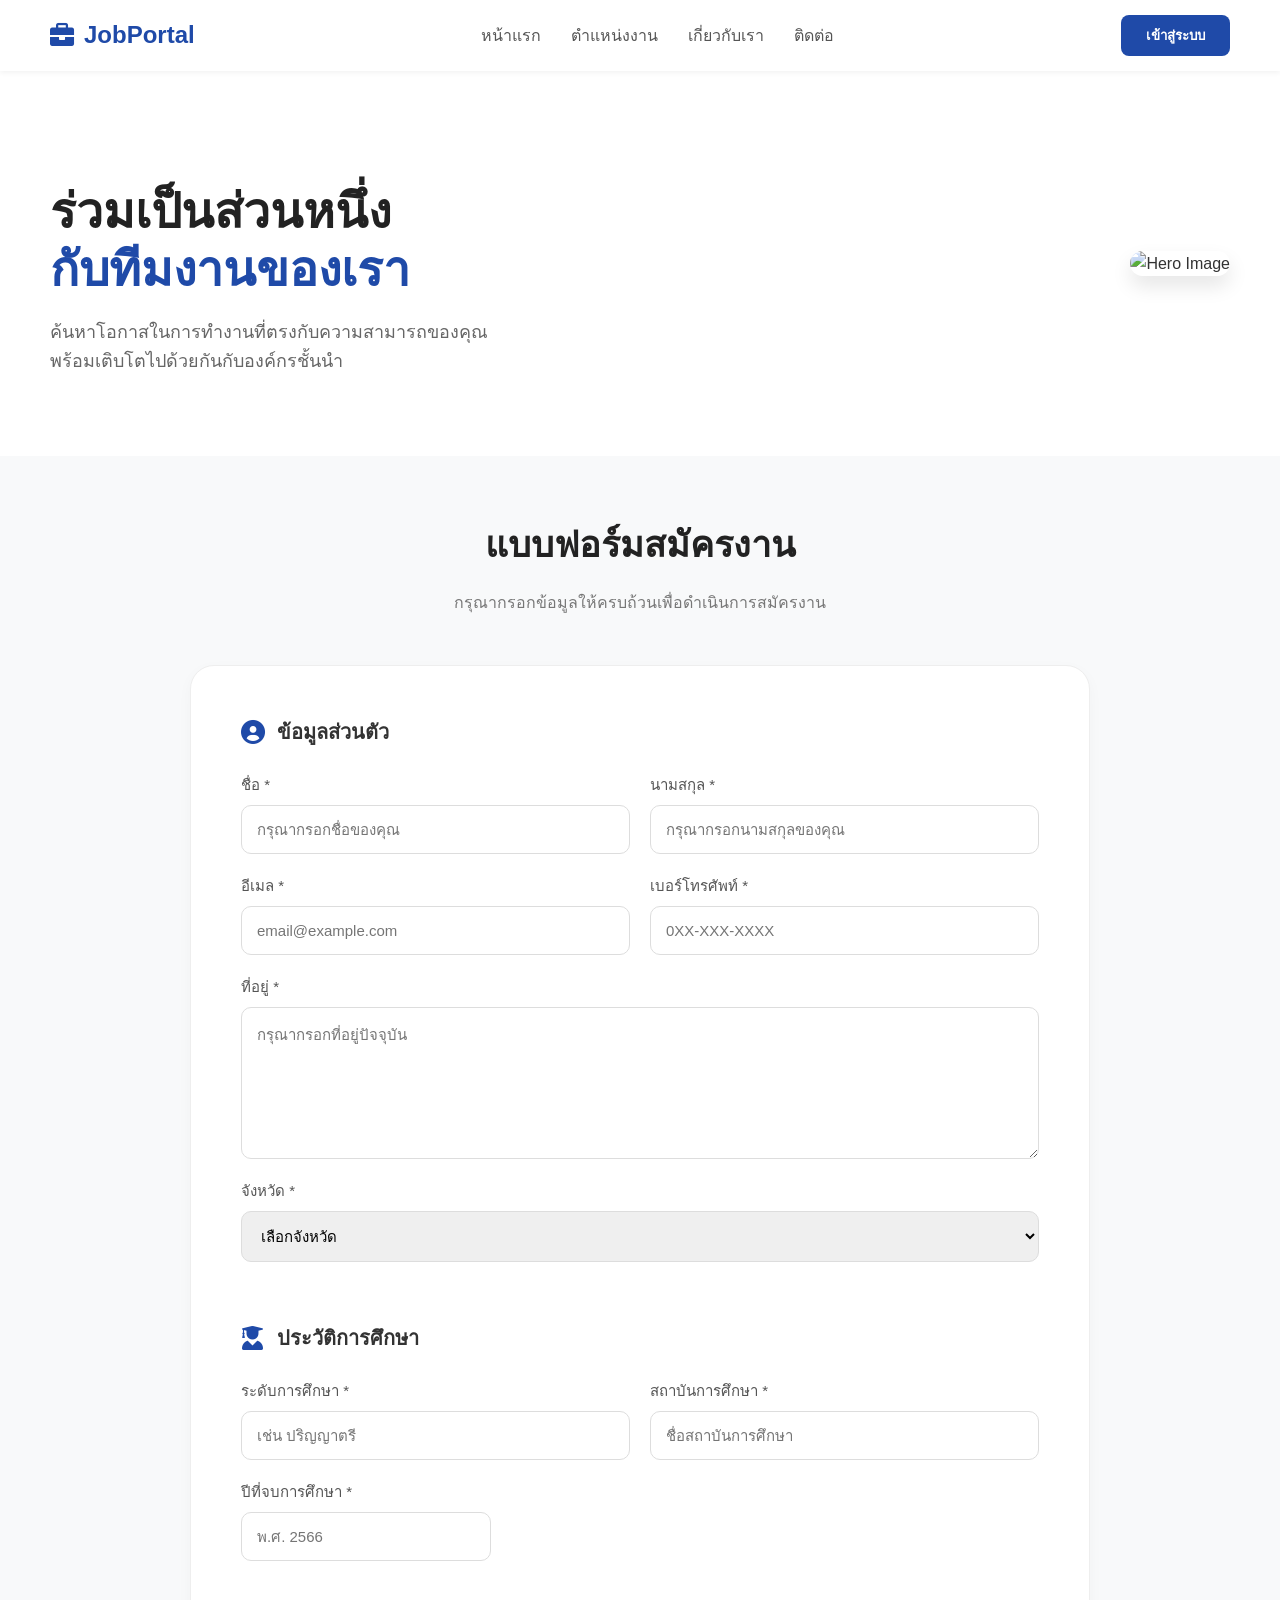
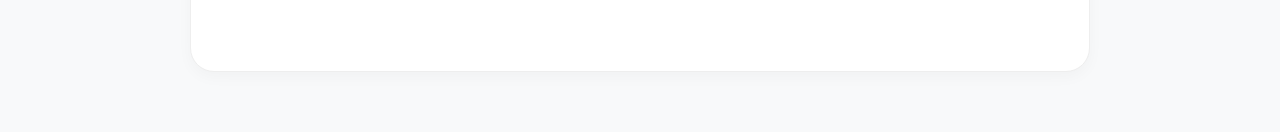
==== commit f9829897: "Update Inform" ====
--- a/index.html
+++ b/index.html
@@ -41,13 +41,70 @@
         </div>
       </div>
     </header>
-
     <!-- Application Form -->
     <main>
       <section class="application-container">
         <h2>แบบฟอร์มสมัครงาน</h2>
         <p>กรุณากรอกข้อมูลให้ครบถ้วนเพื่อดำเนินการสมัครงาน</p>
-        
+        <form class="application-form">
+          <!-- ข้อมูลส่วนตัว -->
+          <fieldset>
+            <legend>
+              <i class="fas fa-user-circle"></i> ข้อมูลส่วนตัว
+            </legend>
+            <div class="form-row">
+              <div class="form-group">
+                <label for="fname">ชื่อ *</label>
+                <input type="text" id="fname" name="fname" placeholder="กรุณากรอกชื่อของคุณ" required />
+              </div>
+              <div class="form-group">
+                <label for="lname">นามสกุล *</label>
+                <input type="text" id="lname" name="lname" placeholder="กรุณากรอกนามสกุลของคุณ" required />
+              </div>
+            </div>
+            <div class="form-row">
+              <div class="form-group">
+                <label for="email">อีเมล *</label>
+                <input type="email" id="email" name="email" placeholder="email@example.com" required />
+              </div>
+              <div class="form-group">
+                <label for="phone">เบอร์โทรศัพท์ *</label>
+                <input type="tel" id="phone" name="phone" placeholder="0XX-XXX-XXXX" required />
+              </div>
+            </div>
+            <div class="form-group">
+              <label for="address">ที่อยู่ *</label>
+              <textarea id="address" name="address" placeholder="กรุณากรอกที่อยู่ปัจจุบัน" required></textarea>
+            </div>
+            <div class="form-group">
+              <label for="province">จังหวัด *</label>
+              <select id="province" name="province" required>
+                <option value="" disabled selected>เลือกจังหวัด</option>
+                <option value="bangkok">กรุงเทพมหานคร</option>
+                <!-- เพิ่มจังหวัดอื่นๆ -->
+              </select>
+            </div>
+          </fieldset>
+          <!-- ประวัติการศึกษา -->
+          <fieldset>
+            <legend>
+              <i class="fas fa-user-graduate"></i> ประวัติการศึกษา
+            </legend>
+            <div class="form-row">
+              <div class="form-group">
+                <label for="education-level">ระดับการศึกษา *</label>
+                <input type="text" id="education-level" name="education-level" placeholder="เช่น ปริญญาตรี" required />
+              </div>
+              <div class="form-group">
+                <label for="institution">สถาบันการศึกษา *</label>
+                <input type="text" id="institution" name="institution" placeholder="ชื่อสถาบันการศึกษา" required />
+              </div>
+            </div>
+            <div class="form-group short-input">
+              <label for="grad-year">ปีที่จบการศึกษา *</label>
+              <input type="text" id="grad-year" name="grad-year" placeholder="พ.ศ. 2566" required />
+            </div>
+          </fieldset>
       </section>
     </main>
     
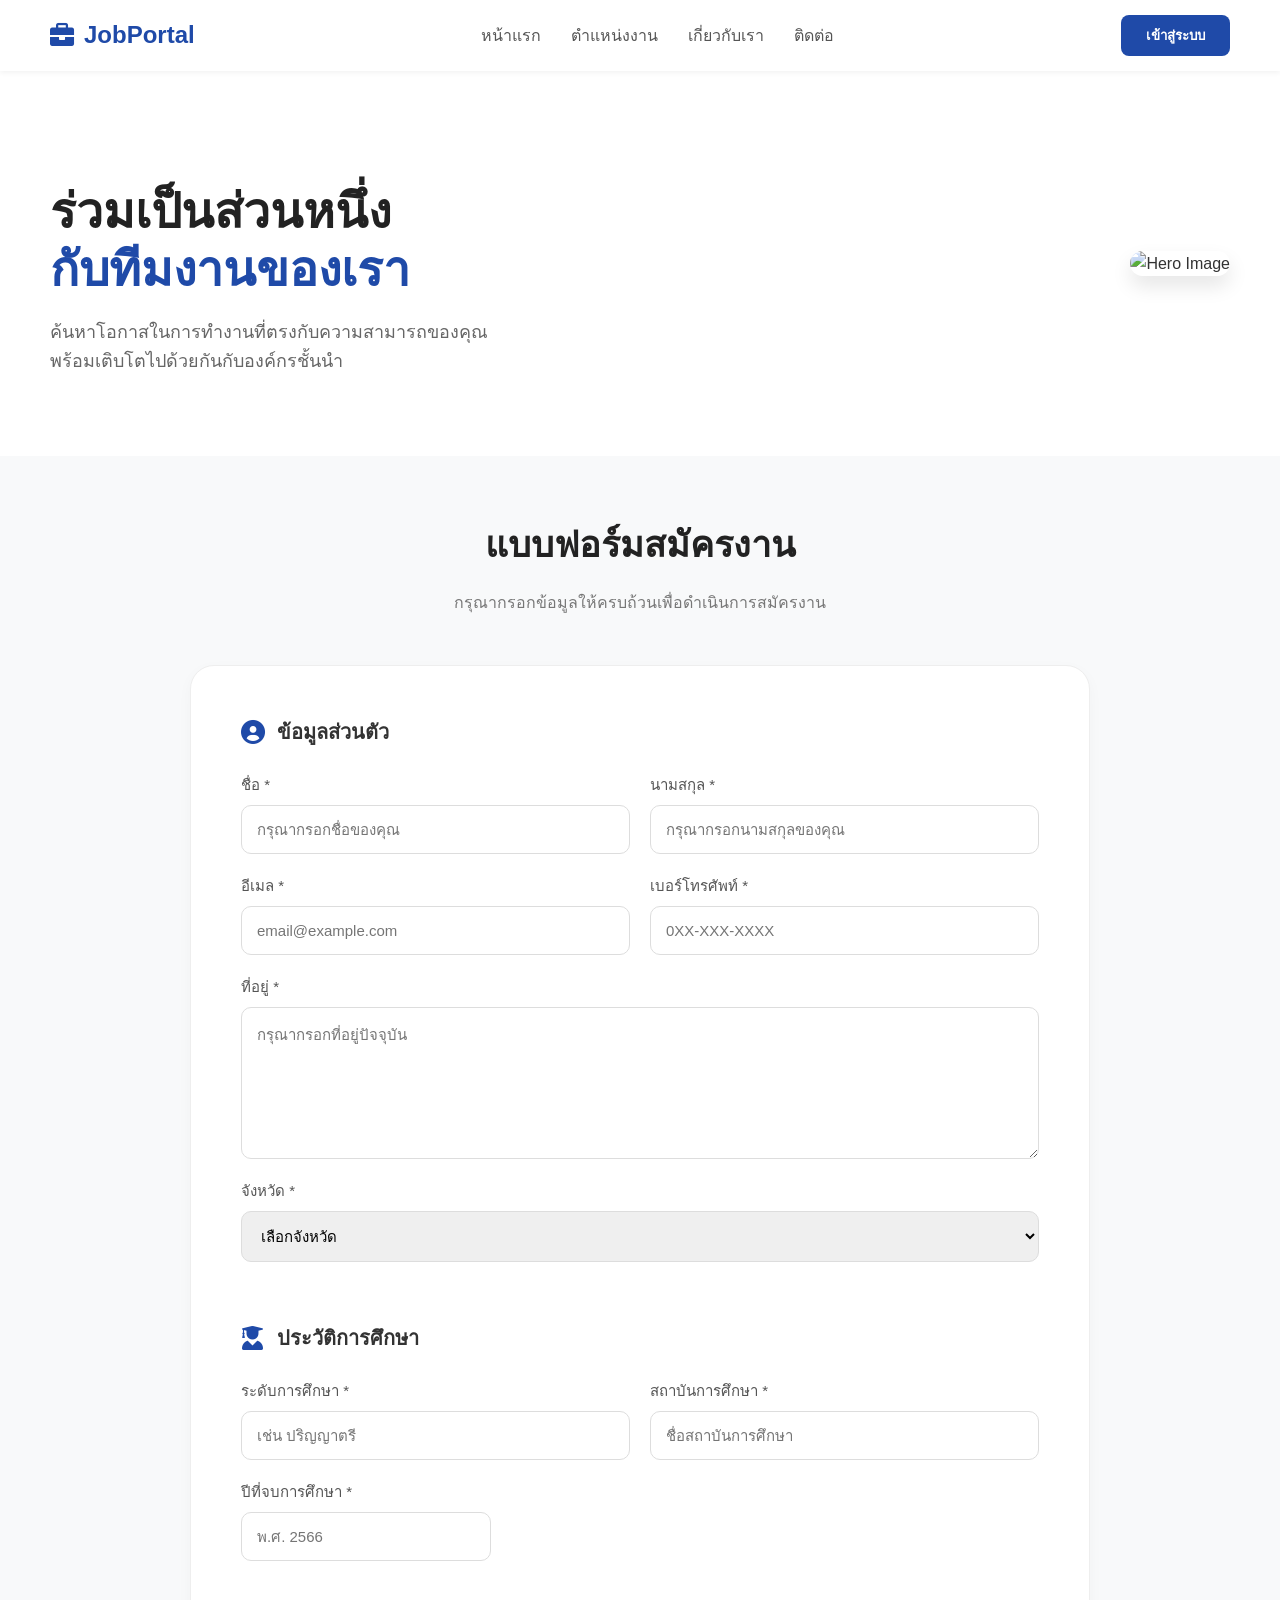
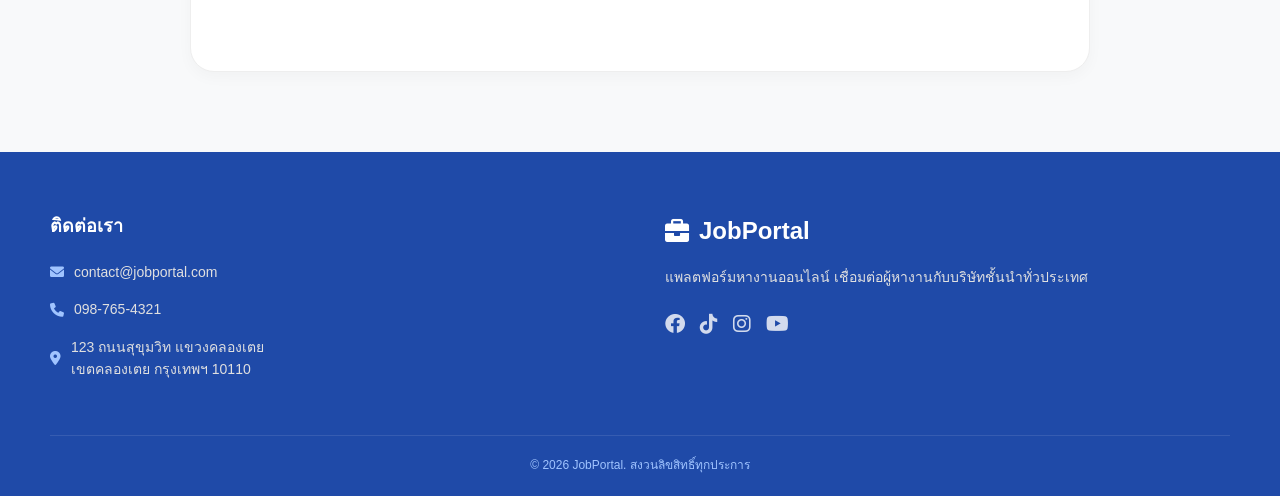
==== commit ee407d9b: "add-footer" ====
--- a/index.html
+++ b/index.html
@@ -107,7 +107,33 @@
           </fieldset>
       </section>
     </main>
-    
+    <!-- Footer -->
+    <footer>
+      <div class="footer-content">
+        <div class="footer-section contact-info">
+          <h4>ติดต่อเรา</h4>
+          <p><i class="fas fa-envelope"></i> contact@jobportal.com</p>
+          <p><i class="fas fa-phone"></i> 098-765-4321</p>
+          <p><i class="fas fa-map-marker-alt"></i> 123 ถนนสุขุมวิท แขวงคลองเตย<br />เขตคลองเตย กรุงเทพฯ 10110</p>
+        </div>
+        <div class="footer-section brand-info">
+          <div class="logo">
+            <i class="fas fa-briefcase"></i> JobPortal
+          </div>
+          <p>แพลตฟอร์มหางานออนไลน์ เชื่อมต่อผู้หางานกับบริษัทชั้นนำทั่วประเทศ</p>
+          <div class="social-icons">
+            <a href="#"><i class="fab fa-facebook"></i></a>
+            <a href="#"><i class="fab fa-tiktok"></i></a>
+            <a href="#"><i class="fab fa-instagram"></i></a>
+            <a href="#"><i class="fab fa-youtube"></i></a>
+          </div>
+        </div>
+      </div>
+      <div class="footer-bottom">
+        <p>&copy; 2026 JobPortal. สงวนลิขสิทธิ์ทุกประการ</p>
+      </div>
+    </footer>
+
   </body> 
 </html>
  
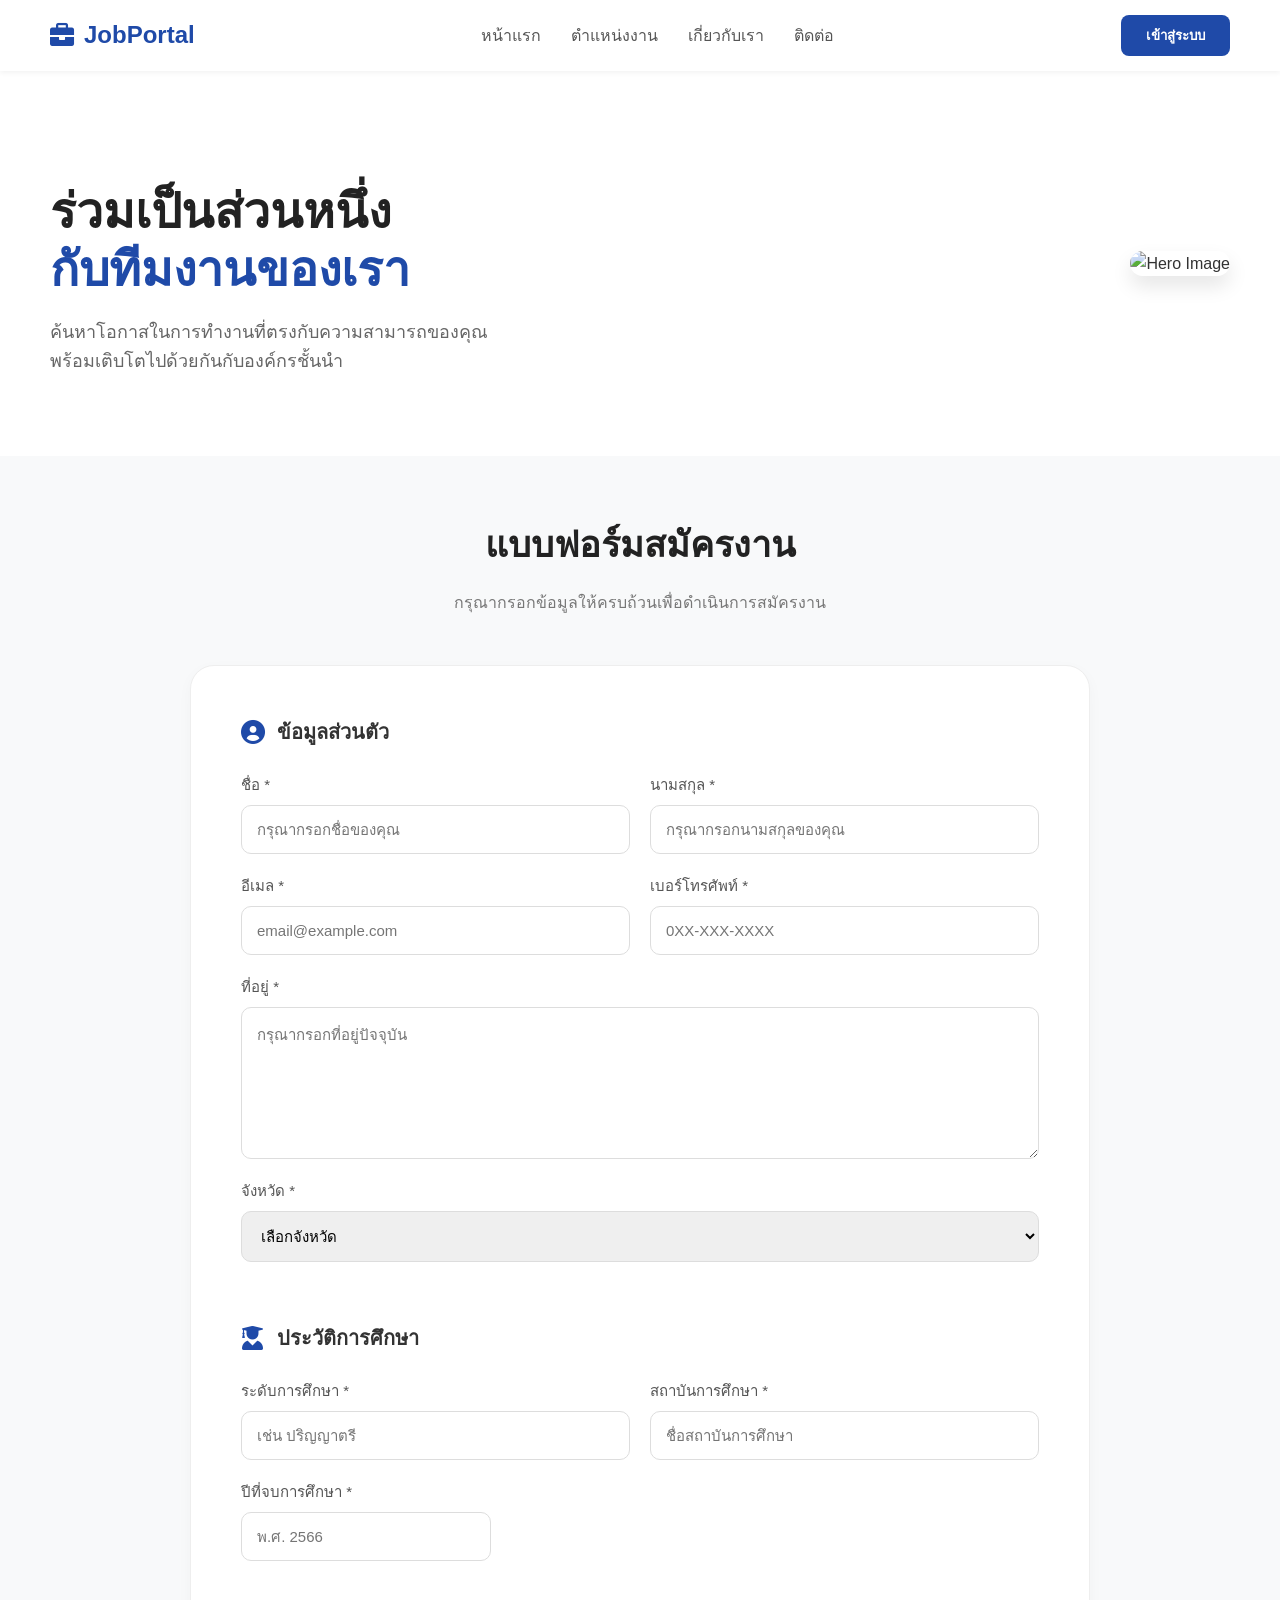
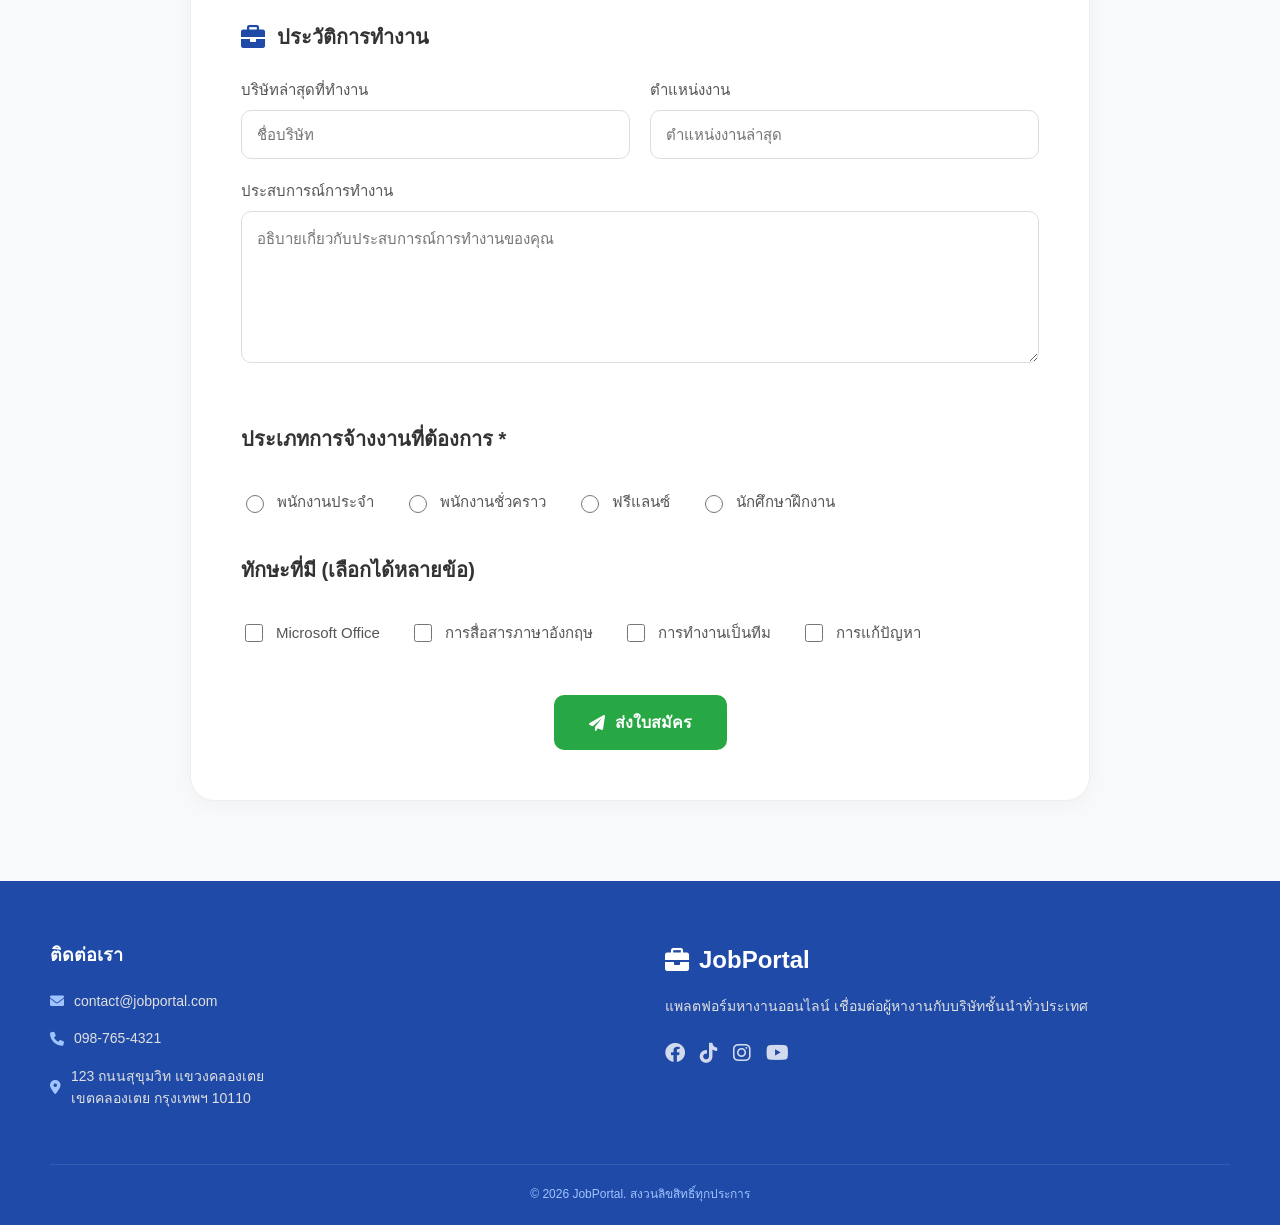
==== commit 3e916ce3: "เพิ่มform2ประวัติการทำงาน" ====
--- a/index.html
+++ b/index.html
@@ -105,6 +105,77 @@
               <input type="text" id="grad-year" name="grad-year" placeholder="พ.ศ. 2566" required />
             </div>
           </fieldset>
+          <!-- ประวัติการทำงาน -->
+          <fieldset>
+            <legend>
+              <i class="fas fa-briefcase"></i> ประวัติการทำงาน
+            </legend>
+            <div class="form-row">
+              <div class="form-group">
+                <label for="last-company">บริษัทล่าสุดที่ทำงาน</label>
+                <input type="text" id="last-company" name="last-company" placeholder="ชื่อบริษัท" />
+              </div>
+              <div class="form-group">
+                <label for="last-position">ตำแหน่งงาน</label>
+                <input type="text" id="last-position" name="last-position" placeholder="ตำแหน่งงานล่าสุด" />
+              </div>
+            </div>
+            <div class="form-group">
+              <label for="experience">ประสบการณ์การทำงาน</label>
+              <textarea id="experience" name="experience" placeholder="อธิบายเกี่ยวกับประสบการณ์การทำงานของคุณ"></textarea>
+            </div>
+          </fieldset>
+
+          <!-- ประเภทการจ้างงาน -->
+          <fieldset>
+            <legend>ประเภทการจ้างงานที่ต้องการ *</legend>
+            <div class="radio-group">
+              <label class="radio-label">
+                <input type="radio" name="job-type" value="full-time" required />
+                พนักงานประจำ
+              </label>
+              <label class="radio-label">
+                <input type="radio" name="job-type" value="part-time" />
+                พนักงานชั่วคราว
+              </label>
+              <label class="radio-label">
+                <input type="radio" name="job-type" value="freelance" />
+                ฟรีแลนซ์
+              </label>
+              <label class="radio-label">
+                <input type="radio" name="job-type" value="internship" />
+                นักศึกษาฝึกงาน
+              </label>
+            </div>
+          </fieldset>
+
+          <!-- ทักษะ -->
+          <fieldset>
+            <legend>ทักษะที่มี (เลือกได้หลายข้อ)</legend>
+            <div class="checkbox-group">
+              <label class="checkbox-label">
+                <input type="checkbox" name="skills" value="office" />
+                Microsoft Office
+              </label>
+              <label class="checkbox-label">
+                <input type="checkbox" name="skills" value="english" />
+                การสื่อสารภาษาอังกฤษ
+              </label>
+              <label class="checkbox-label">
+                <input type="checkbox" name="skills" value="teamwork" />
+                การทำงานเป็นทีม
+              </label>
+              <label class="checkbox-label">
+                <input type="checkbox" name="skills" value="problem-solving" />
+                การแก้ปัญหา
+              </label>
+            </div>
+          </fieldset>
+
+          <button type="submit" class="btn-submit">
+            <i class="fas fa-paper-plane"></i> ส่งใบสมัคร
+          </button>
+        </form>
       </section>
     </main>
     <!-- Footer -->
